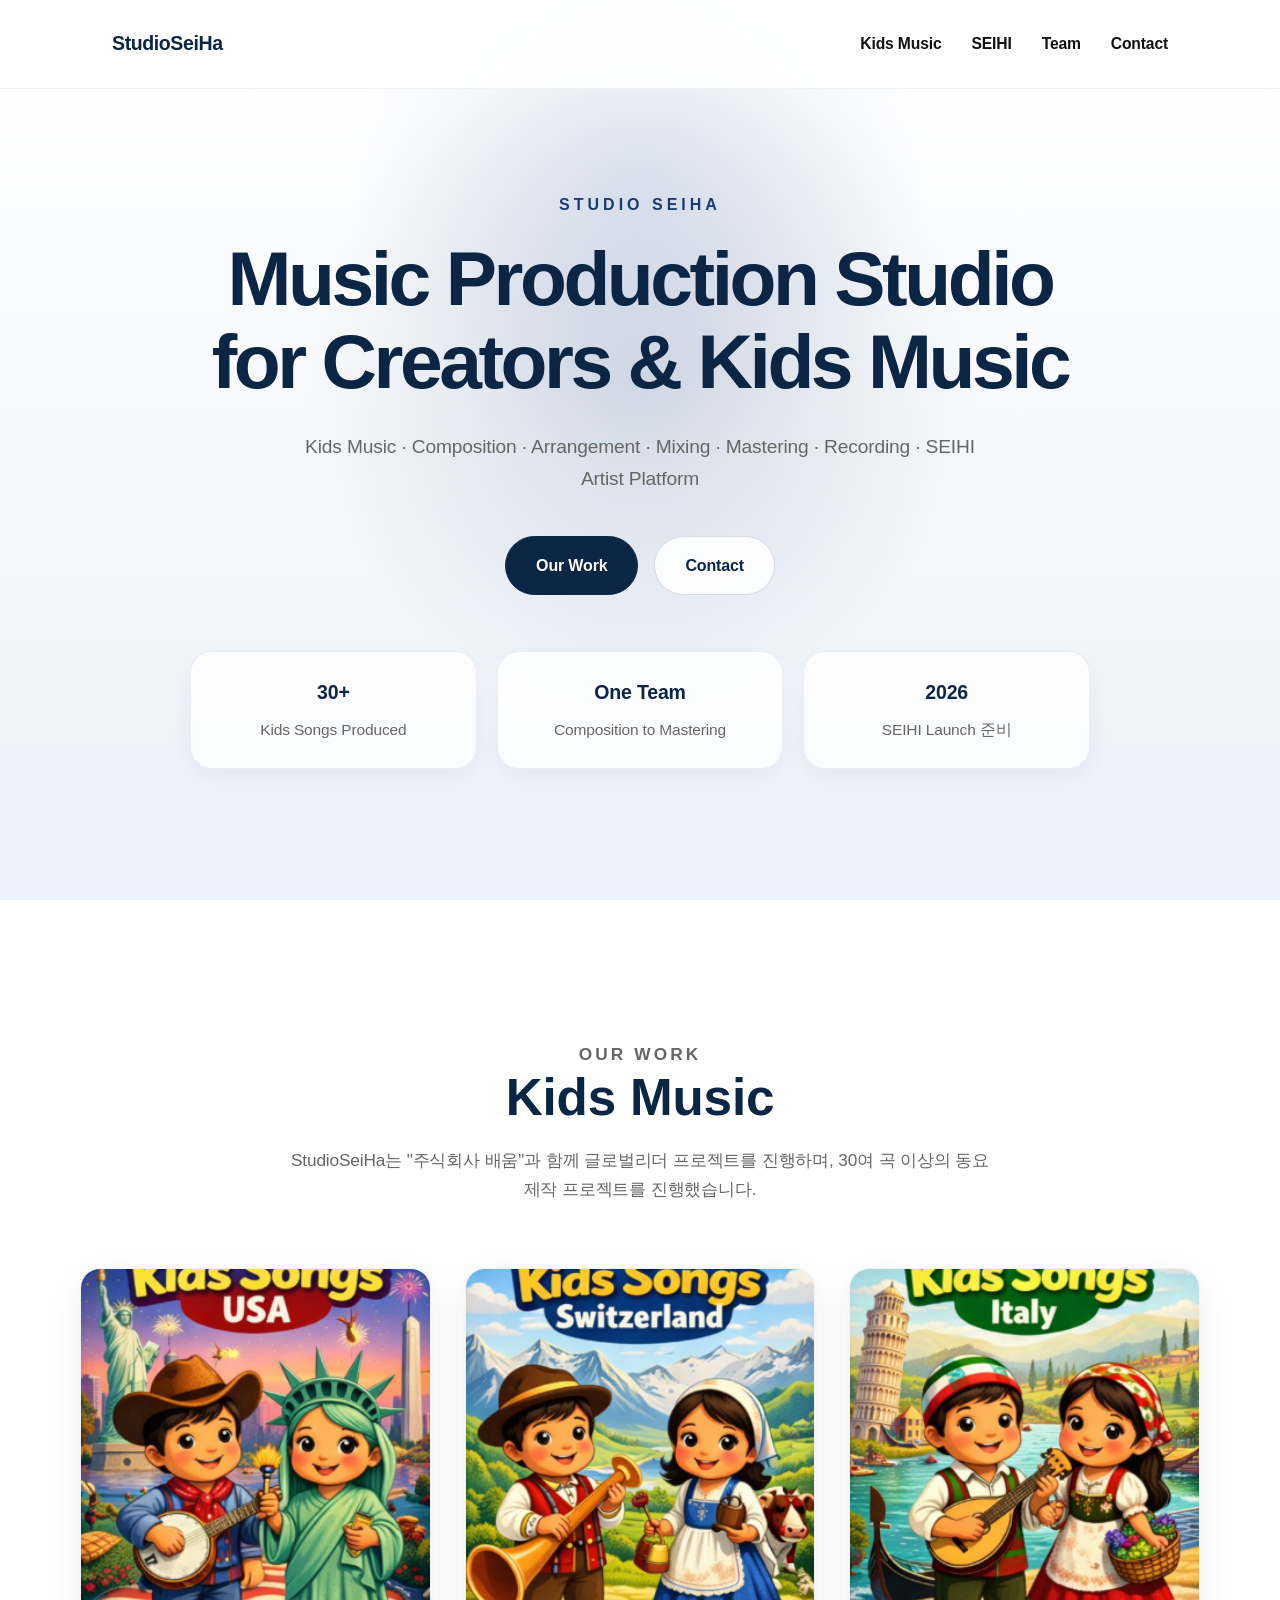
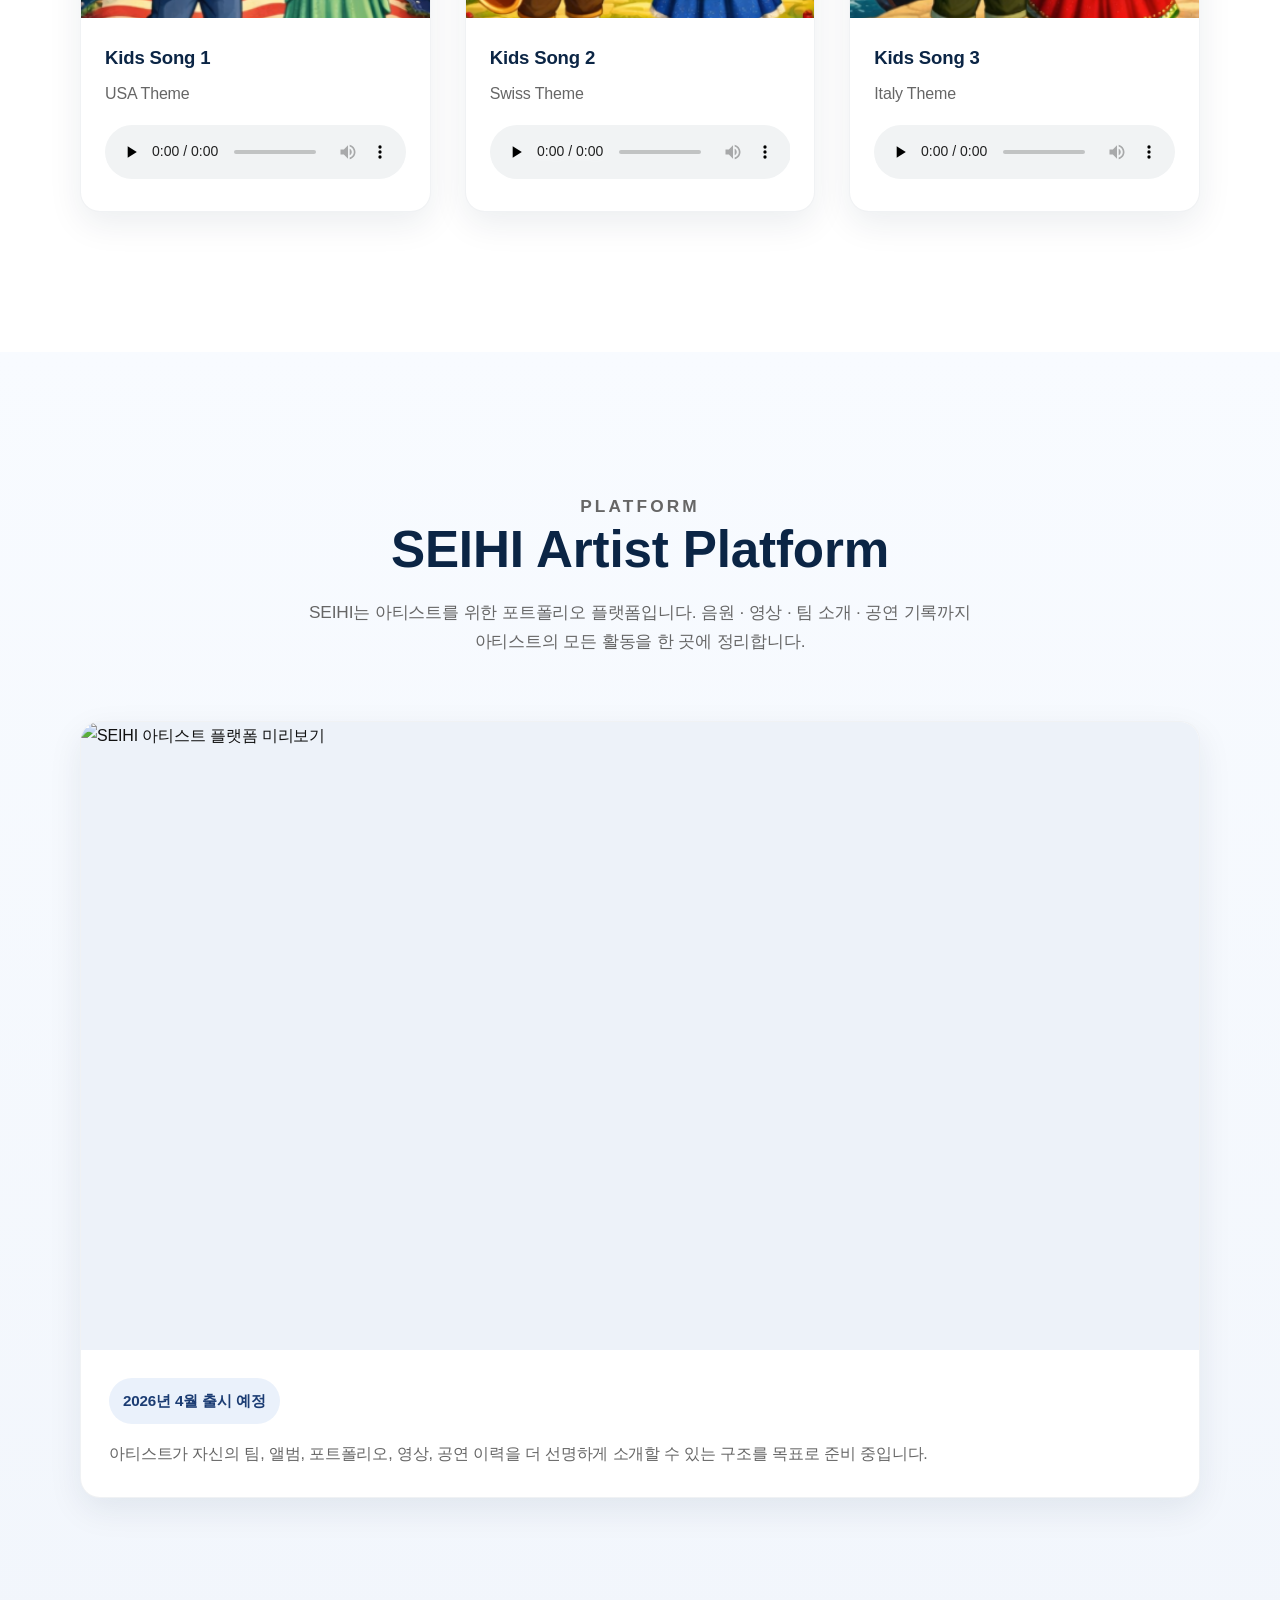
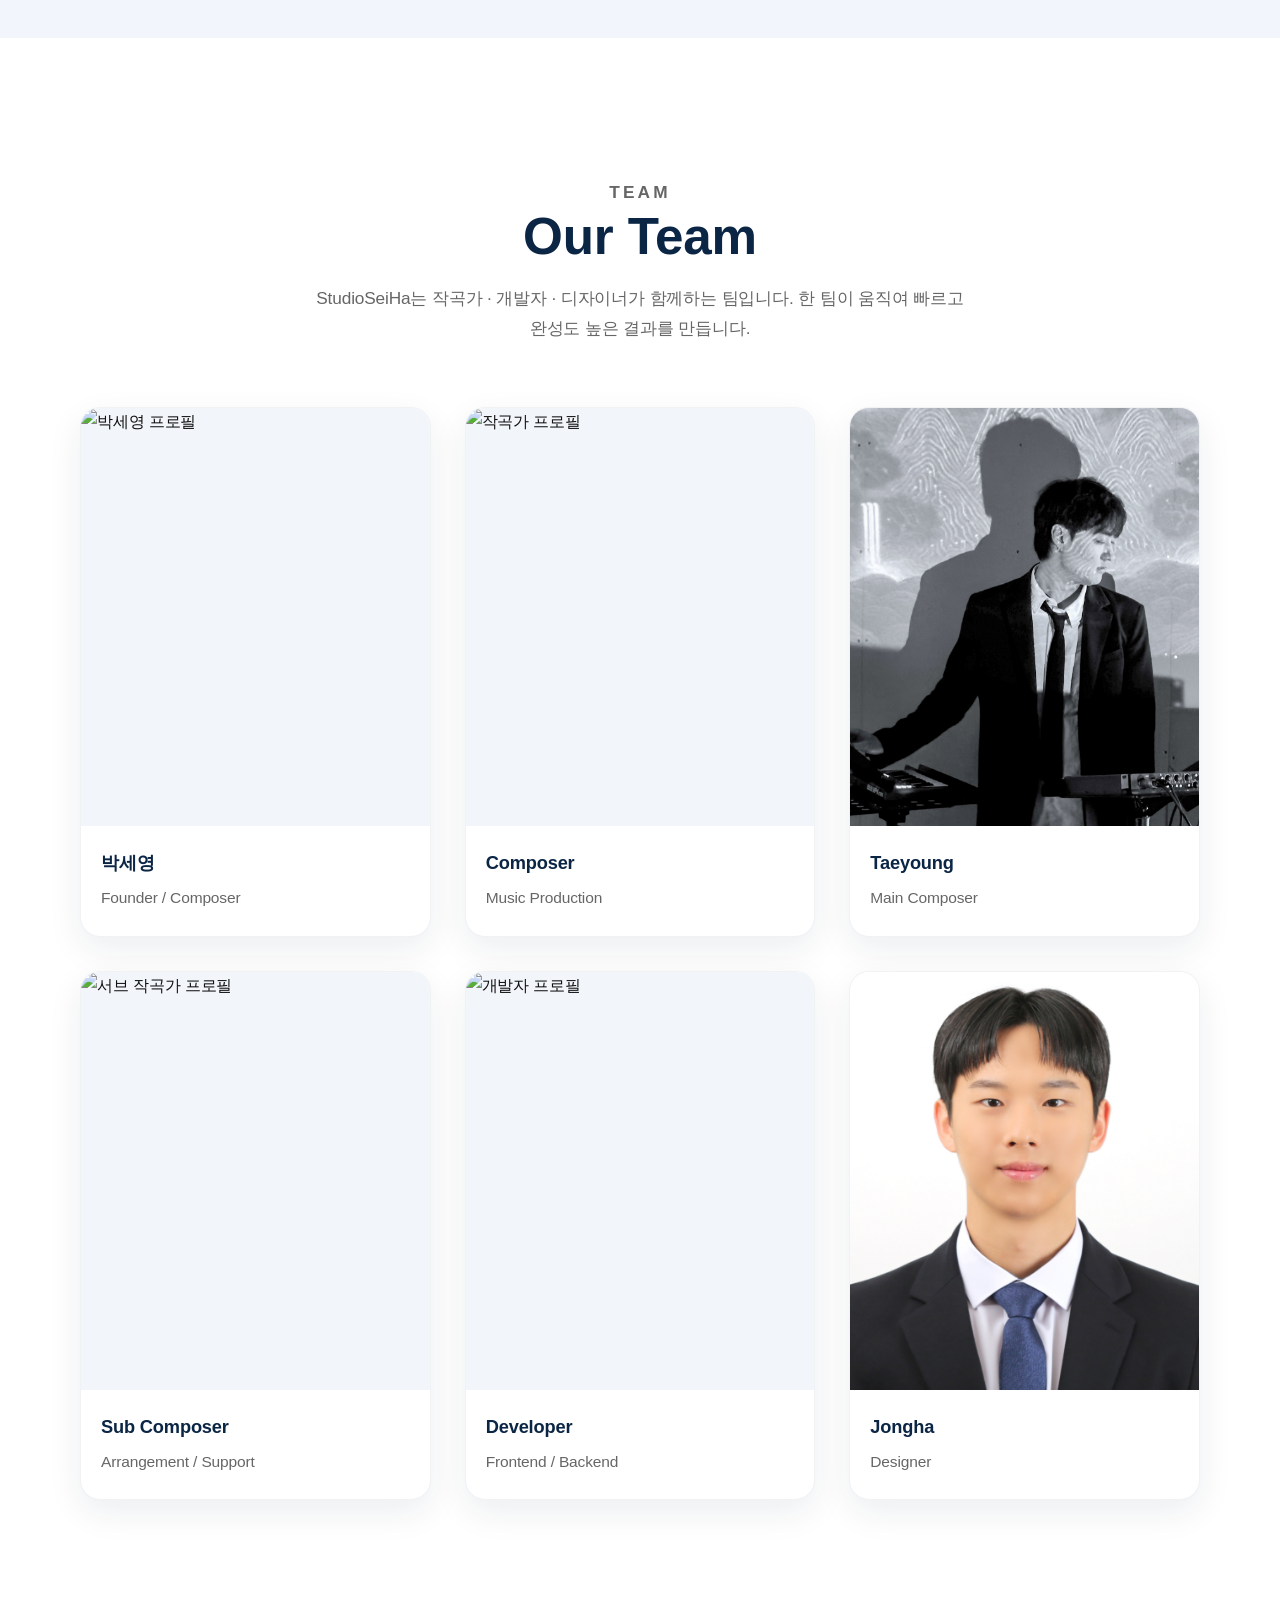
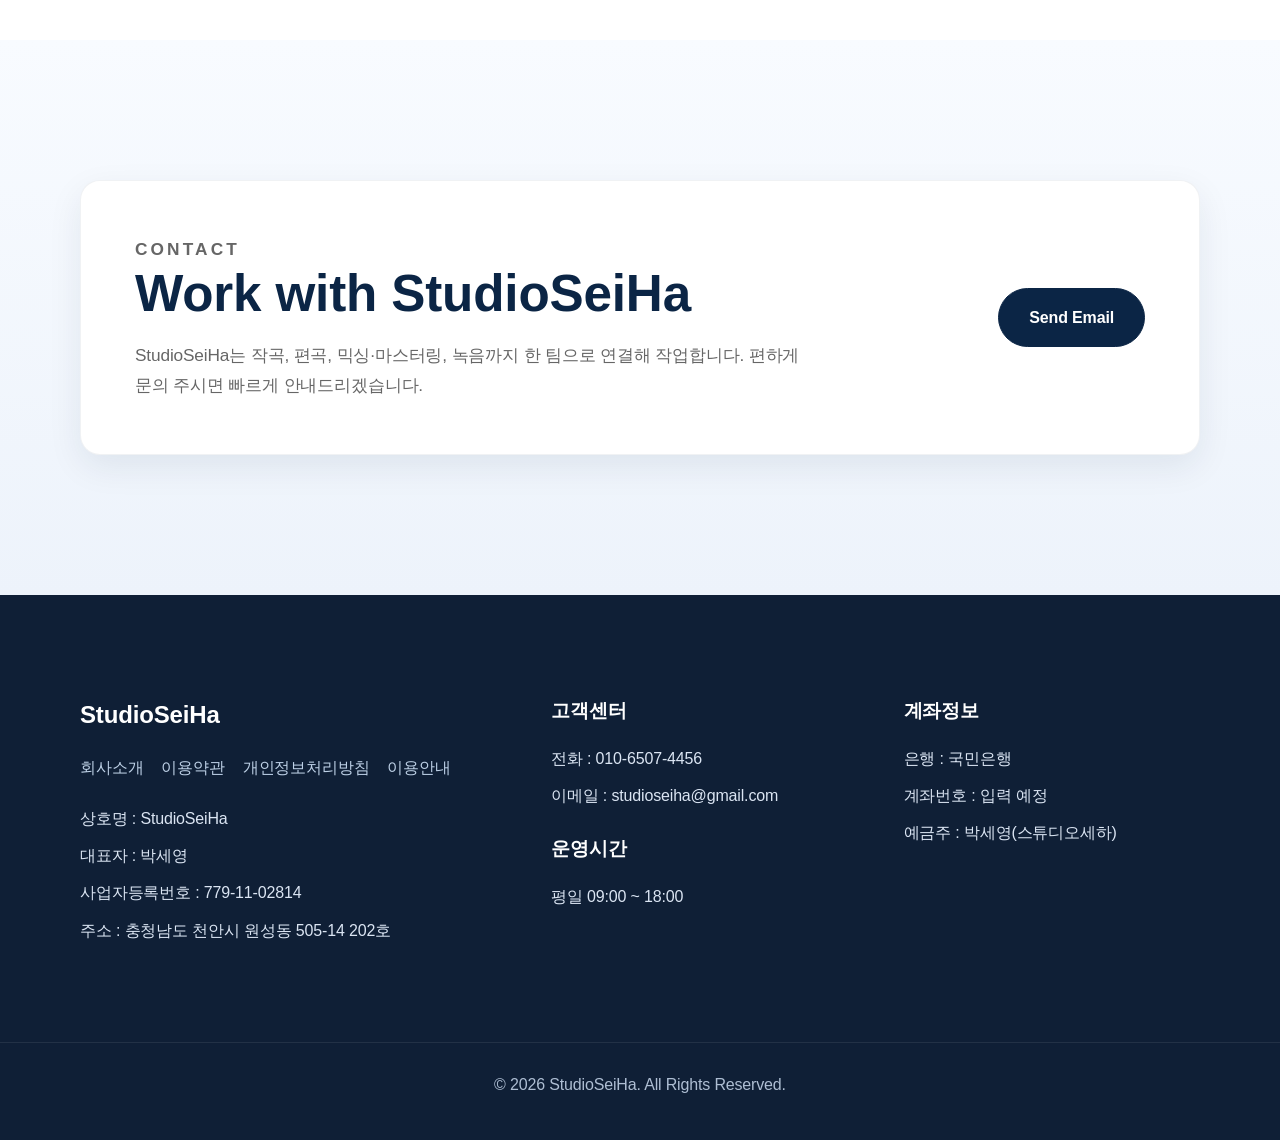
==== index.html @ fa59bfb6 "hi?" ====
<!DOCTYPE html>
<html lang="ko">
<head>
  <meta charset="UTF-8" />
  <meta name="viewport" content="width=device-width, initial-scale=1.0" />
  <title>StudioSeiHa</title>

  <link rel="preconnect" href="https://fonts.googleapis.com" />
  <link rel="preconnect" href="https://fonts.gstatic.com" crossorigin />
  <link
    href="https://fonts.googleapis.com/css2?family=Pretendard:wght@400;500;600;700;800&display=swap"
    rel="stylesheet"
  />

  <link rel="stylesheet" href="css/style.css" />
  <link rel="stylesheet" href="css/layout.css" />
  <link rel="stylesheet" href="css/components.css" />
</head>
<body>
  <nav class="navbar">
    <div class="nav-container">
      <a href="#top" class="brand">StudioSeiHa</a>

      <ul class="nav-menu">
        <li><a href="#kids">Kids Music</a></li>
        <li><a href="#seihi">SEIHI</a></li>
        <li><a href="#team">Team</a></li>
        <li><a href="#contact">Contact</a></li>
      </ul>
    </div>
  </nav>

  <main id="top">
    <section class="hero">
      <div class="hero-bg-glow"></div>

      <div class="section-inner hero-inner">
        <p class="hero-sub">STUDIO SEIHA</p>

        <h1 class="hero-title">
          Music Production Studio<br />
          for Creators & Kids Music
        </h1>

        <p class="hero-desc">
          Kids Music · Composition · Arrangement · Mixing · Mastering · Recording ·
          SEIHI Artist Platform
        </p>

        <div class="hero-buttons">
          <a href="#kids" class="btn-primary">Our Work</a>
          <a href="#contact" class="btn-secondary">Contact</a>
        </div>

        <div class="hero-company-strip">
          <div class="hero-company-item">
            <strong>30+</strong>
            <span>Kids Songs Produced</span>
          </div>
          <div class="hero-company-item">
            <strong>One Team</strong>
            <span>Composition to Mastering</span>
          </div>
          <div class="hero-company-item">
            <strong>2026</strong>
            <span>SEIHI Launch 준비</span>
          </div>
        </div>
      </div>
    </section>

    <section class="kids" id="kids">
      <div class="section-inner">
        <div class="section-heading">
          <p class="section-kicker">OUR WORK</p>
          <h2>Kids Music</h2>
          <p>
            StudioSeiHa는 "주식회사 배움"과 함께 글로벌리더 프로젝트를 진행하며,
            30여 곡 이상의 동요 제작 프로젝트를 진행했습니다.
          </p>
        </div>

        <div class="album-grid">
          <article class="album-card card">
            <div class="album-thumb">
              <img src="images/Kids/Kids_USA.jpg" alt="미국 테마 동요 앨범 커버" />
            </div>
            <div class="album-body">
              <h3>Kids Song 1</h3>
              <p>USA Theme</p>
              <audio controls preload="none">
                <source src="audio/Kids_USA.mp3" type="audio/mpeg" />
              </audio>
            </div>
          </article>

          <article class="album-card card">
            <div class="album-thumb">
              <img src="images/Kids/Kids_Swiss.jpg" alt="스위스 테마 동요 앨범 커버" />
            </div>
            <div class="album-body">
              <h3>Kids Song 2</h3>
              <p>Swiss Theme</p>
              <audio controls preload="none">
                <source src="audio/Kids_Swiss.mp3" type="audio/mpeg" />
              </audio>
            </div>
          </article>

          <article class="album-card card">
            <div class="album-thumb">
              <img src="images/Kids/Kids_Italy.jpg" alt="이탈리아 테마 동요 앨범 커버" />
            </div>
            <div class="album-body">
              <h3>Kids Song 3</h3>
              <p>Italy Theme</p>
              <audio controls preload="none">
                <source src="audio/Kids_Italy.mp3" type="audio/mpeg" />
              </audio>
            </div>
          </article>
        </div>
      </div>
    </section>

    <section class="seihi" id="seihi">
      <div class="section-inner">
        <div class="section-heading">
          <p class="section-kicker">PLATFORM</p>
          <h2>SEIHI Artist Platform</h2>
          <p>
            SEIHI는 아티스트를 위한 포트폴리오 플랫폼입니다.
            음원 · 영상 · 팀 소개 · 공연 기록까지 아티스트의 모든 활동을 한 곳에 정리합니다.
          </p>
        </div>

        <div class="seihi-showcase card">
          <img
            src="images/seihi-site.jpg"
            alt="SEIHI 아티스트 플랫폼 미리보기"
            class="seihi-preview"
          />

          <div class="seihi-meta">
            <div class="badge">2026년 4월 출시 예정</div>
            <p>
              아티스트가 자신의 팀, 앨범, 포트폴리오, 영상, 공연 이력을 더 선명하게 소개할 수 있는
              구조를 목표로 준비 중입니다.
            </p>
          </div>
        </div>
      </div>
    </section>

    <section class="team" id="team">
      <div class="section-inner">
        <div class="section-heading">
          <p class="section-kicker">TEAM</p>
          <h2>Our Team</h2>
          <p>
            StudioSeiHa는 작곡가 · 개발자 · 디자이너가 함께하는 팀입니다.
            한 팀이 움직여 빠르고 완성도 높은 결과를 만듭니다.
          </p>
        </div>

      <div class="team-grid">
  <article
    class="team-card card"
    data-name="박세영"
    data-role="CEO / Composer"
    data-desc="StudioSeiHa 대표 및 메인 작곡가로, 프로젝트의 전체 방향성과 음악 제작을 이끌고 있습니다."
    data-summary="동요, 브랜드 음악, 아티스트 프로젝트까지 전반적인 작곡 및 프로듀싱을 담당합니다."
    data-career="StudioSeiHa 대표|동요 제작 프로젝트 30곡 이상 진행|작곡 · 편곡 · 디렉팅 총괄|SEIHI 플랫폼 기획 및 운영"
    data-tags="Composition,Arrangement,Producing,Direction"
    data-img="images/team1.jpg"
  >
    <img src="images/team1.jpg" alt="박세영 프로필" />
    <div class="team-card-body">
      <h3>박세영</h3>
      <p>Founder / Composer</p>
    </div>
  </article>

  <article
    class="team-card card"
    data-name="Composer"
    data-role="Composer"
    data-desc="동요 및 다양한 음악 프로젝트에 참여하는 작곡 파트 멤버입니다."
    data-summary="멜로디 메이킹과 곡 전개 구성을 중심으로 프로젝트에 참여합니다."
    data-career="동요 프로젝트 다수 참여|멜로디 작곡 및 테마 구상 담당|키즈 콘텐츠 음악 제작 참여"
    data-tags="Melody,Kids Music,Theme Writing"
    data-img="images/team1.jpg"

     data-instagram="https://instagram.com/"
    data-soundcloud="https://soundcloud.com/"
    data-linktree="https://linktr.ee/"
    data-github="https://github.com/"
    data-youtube="https://youtube.com/"
  >
    <img src="images/team1.jpg" alt="작곡가 프로필" />
    <div class="team-card-body">
      <h3>Composer</h3>
      <p>Music Production</p>
    </div>
  </article>

  <article
    class="team-card card"
    data-name="Ham Taeyoung"
    data-role="Main Composer"
    data-desc="메인 작곡 파트로 참여하며 프로젝트의 핵심 멜로디와 음악 구성을 담당합니다."
    data-summary="음악의 중심 아이디어를 설계하고 프로젝트 전체의 완성도를 끌어올립니다."
    data-career="메인 작곡 파트 담당|프로젝트 핵심 멜로디 개발|다양한 장르 작곡 경험 보유"
    data-tags="Main Theme,Songwriting,Production"
    data-img="images/team/Taeyoung.jpg"

    data-instagram="https://buly.kr/CslJ65A"
    data-soundcloud="https://on.soundcloud.com/W67NYc6b3YjrEYohmE"
    data-linktree="https://linktr.ee/eeumsound"
  >
    <img src="images/team/Taeyoung.jpg" alt="Taeyoung 프로필" />
    <div class="team-card-body">
      <h3>Taeyoung</h3>
      <p>Main Composer</p>
    </div>
  </article>

  <article
    class="team-card card"
    data-name="Sub Composer"
    data-role="Sub Composer"
    data-desc="편곡 및 서브 작곡 업무를 함께 진행하며 프로젝트 완성도를 높입니다."
    data-summary="서브 멜로디, 편곡 보완, 악기 구성과 텍스처를 세밀하게 다듬습니다."
    data-career="서브 작곡 및 편곡 지원|프로젝트 사운드 보완|곡 구조 및 전개 정리"
    data-tags="Arrangement,Support Writing,Texture"
    data-img="images/team3.jpg"
  >
    <img src="images/team3.jpg" alt="서브 작곡가 프로필" />
    <div class="team-card-body">
      <h3>Sub Composer</h3>
      <p>Arrangement / Support</p>
    </div>
  </article>

  <article
    class="team-card card"
    data-name="Developer"
    data-role="Frontend / Backend Developer"
    data-desc="StudioSeiHa 및 SEIHI 플랫폼의 웹 구조 설계와 개발을 담당합니다."
    data-summary="브랜드 사이트와 플랫폼 서비스의 구조 설계, 개발, 유지보수를 담당합니다."
    data-career="StudioSeiHa 웹사이트 개발|SEIHI 플랫폼 프론트/백엔드 설계|UI 구현 및 기능 개발"
    data-tags="Frontend,Backend,UI Development"
    data-img="images/team4.jpg"
  >
    <img src="images/team4.jpg" alt="개발자 프로필" />
    <div class="team-card-body">
      <h3>Developer</h3>
      <p>Frontend / Backend</p>
    </div>
  </article>

  <article
    class="team-card card"
    data-name="Jongha"
    data-role="Designer"
    data-desc="브랜드 비주얼과 플랫폼 UI/UX 방향을 담당하는 디자이너입니다."
    data-summary="StudioSeiHa와 SEIHI의 브랜드 이미지와 사용자 경험 전반을 설계합니다."
    data-career="브랜드 비주얼 방향 설계|UI/UX 디자인 담당|플랫폼 상세 화면 디자인"
    data-tags="Branding,UI,UX,Visual Design"
    data-img="images/team/Jongha.jpeg"
  >
    <img src="images/team/Jongha.jpeg" alt="Jongha 프로필" />
    <div class="team-card-body">
      <h3>Jongha</h3>
      <p>Designer</p>
    </div>
  </article>
</div>
      </div>
    </section>

    <section class="contact" id="contact">
      <div class="section-inner">
        <div class="contact-box card">
          <div class="section-heading left">
            <p class="section-kicker">CONTACT</p>
            <h2>Work with StudioSeiHa</h2>
            <p>
              StudioSeiHa는 작곡, 편곡, 믹싱·마스터링, 녹음까지 한 팀으로 연결해 작업합니다.
              편하게 문의 주시면 빠르게 안내드리겠습니다.
            </p>
          </div>

          <a href="mailto:studioseiha@gmail.com" class="btn-primary">
            Send Email
          </a>
        </div>
      </div>
    </section>

    <section class="company-info">
      <div class="section-inner company-inner">
        <div class="company-col">
          <h2>StudioSeiHa</h2>

          <ul class="company-links">
            <li>회사소개</li>
            <li>이용약관</li>
            <li>개인정보처리방침</li>
            <li>이용안내</li>
          </ul>

          <div class="company-basic">
            <p>상호명 : StudioSeiHa</p>
            <p>대표자 : 박세영</p>
            <p>사업자등록번호 : 779-11-02814</p>
            <p>주소 : 충청남도 천안시 원성동 505-14 202호</p>
          </div>
        </div>

        <div class="company-col">
          <h3>고객센터</h3>
          <p>전화 : 010-6507-4456</p>
          <p>이메일 : studioseiha@gmail.com</p>

          <h3 class="mt-24">운영시간</h3>
          <p>평일 09:00 ~ 18:00</p>
        </div>

        <div class="company-col">
          <h3>계좌정보</h3>
          <p>은행 : 국민은행</p>
          <p>계좌번호 : 입력 예정</p>
          <p>예금주 : 박세영(스튜디오세하)</p>
        </div>
      </div>
    </section>
  </main>

  <footer>
    <p>© 2026 StudioSeiHa. All Rights Reserved.</p>
  </footer>

<div class="team-modal" id="teamModal" aria-hidden="true">
  <div class="modal-overlay" data-close-modal></div>

  <div
    class="modal-content"
    role="dialog"
    aria-modal="true"
    aria-labelledby="modalName"
  >
    <button class="modal-close" type="button" aria-label="닫기" data-close-modal>
      <span></span>
      <span></span>
    </button>

    <div class="modal-image-panel">
      <div class="modal-image-wrap">
        <img id="modalImg" src="" alt="팀 멤버 상세 이미지" />
      </div>
    </div>

    <div class="modal-info-panel">
      <div class="modal-info-inner">
        <p class="modal-kicker">TEAM PROFILE</p>
        <h2 id="modalName"></h2>
        <p id="modalRole" class="modal-role"></p>

        <p id="modalDesc" class="modal-desc"></p>
        <p id="modalSummary" class="modal-summary"></p>

        <div class="modal-section">
      <div class="modal-section">
  <h3>Links</h3>

  <div class="modal-social">
    <a id="modalInstagram" target="_blank" rel="noopener noreferrer" aria-label="Instagram">
      <svg xmlns="http://www.w3.org/2000/svg" width="22" height="22" fill="currentColor" viewBox="0 0 16 16">
        <path d="M8 0C5.829 0 5.556.01 4.703.048 3.85.088 3.269.222 2.76.42a3.9 3.9 0 0 0-1.417.923A3.9 3.9 0 0 0 .42 2.76C.222 3.268.087 3.85.048 4.7.01 5.555 0 5.827 0 8.001c0 2.172.01 2.444.048 3.297.04.852.174 1.433.372 1.942.205.526.478.972.923 1.417.444.445.89.719 1.416.923.51.198 1.09.333 1.942.372C5.555 15.99 5.827 16 8 16s2.444-.01 3.298-.048c.851-.04 1.434-.174 1.943-.372a3.9 3.9 0 0 0 1.416-.923c.445-.445.718-.891.923-1.417.197-.509.332-1.09.372-1.942C15.99 10.445 16 10.173 16 8s-.01-2.445-.048-3.299c-.04-.851-.175-1.433-.372-1.941a3.9 3.9 0 0 0-.923-1.417A3.9 3.9 0 0 0 13.24.42c-.51-.198-1.092-.333-1.943-.372C10.443.01 10.172 0 7.998 0zm-.717 1.442h.718c2.136 0 2.389.007 3.232.046.78.035 1.204.166 1.486.275.373.145.64.319.92.599s.453.546.598.92c.11.281.24.705.275 1.485.039.843.047 1.096.047 3.231s-.008 2.389-.047 3.232c-.035.78-.166 1.203-.275 1.485a2.5 2.5 0 0 1-.599.919c-.28.28-.546.453-.92.598-.28.11-.704.24-1.485.276-.843.038-1.096.047-3.232.047s-2.39-.009-3.233-.047c-.78-.036-1.203-.166-1.485-.276a2.5 2.5 0 0 1-.92-.598 2.5 2.5 0 0 1-.6-.92c-.109-.281-.24-.705-.275-1.485-.038-.843-.046-1.096-.046-3.233s.008-2.388.046-3.231c.036-.78.166-1.204.276-1.486.145-.373.319-.64.599-.92s.546-.453.92-.598c.282-.11.705-.24 1.485-.276.738-.034 1.024-.044 2.515-.045zm4.988 1.328a.96.96 0 1 0 0 1.92.96.96 0 0 0 0-1.92m-4.27 1.122a4.109 4.109 0 1 0 0 8.217 4.109 4.109 0 0 0 0-8.217m0 1.441a2.667 2.667 0 1 1 0 5.334 2.667 2.667 0 0 1 0-5.334"/>
      </svg>
    </a>

    <a id="modalSoundcloud" target="_blank" rel="noopener noreferrer" aria-label="SoundCloud">
      <svg xmlns="http://www.w3.org/2000/svg" width="22" height="22" fill="currentColor" viewBox="0 0 16 16">
        <path d="M6 13c0 1.105-1.12 2-2.5 2S1 14.105 1 13s1.12-2 2.5-2 2.5.896 2.5 2m9-2c0 1.105-1.12 2-2.5 2s-2.5-.895-2.5-2 1.12-2 2.5-2 2.5.895 2.5 2"/>
        <path fill-rule="evenodd" d="M14 11V2h1v9zM6 3v10H5V3z"/>
        <path d="M5 2.905a1 1 0 0 1 .9-.995l8-.8a1 1 0 0 1 1.1.995V3L5 4z"/>
      </svg>
    </a>

    <a id="modalLinktree" target="_blank" rel="noopener noreferrer" aria-label="Linktree">
      <svg xmlns="http://www.w3.org/2000/svg" width="22" height="22" fill="currentColor" viewBox="0 0 16 16">
        <path d="M4.715 6.542a.5.5 0 0 1 0-.707l3.5-3.5a.5.5 0 0 1 .707.707L6.207 5.757H14.5a.5.5 0 0 1 0 1H6.207l2.715 2.715a.5.5 0 0 1-.707.707l-3.5-3.5a.5.5 0 0 1 0-.707"/>
      </svg>
    </a>

    <a id="modalGithub" target="_blank" rel="noopener noreferrer" aria-label="GitHub">
      <svg xmlns="http://www.w3.org/2000/svg" width="22" height="22" fill="currentColor" viewBox="0 0 16 16">
        <path d="M8 0C3.58 0 0 3.58 0 8c0 3.54 2.29 6.53 5.47 7.59.4.07.55-.17.55-.38 0-.19-.01-.82-.01-1.49-2.01.37-2.53-.49-2.69-.94-.09-.23-.48-.94-.82-1.13-.28-.15-.68-.52-.01-.53.63-.01 1.08.58 1.23.82.72 1.21 1.87.87 2.33.66.07-.52.28-.87.51-1.07-1.78-.2-3.64-.89-3.64-3.95 0-.87.31-1.59.82-2.15-.08-.2-.36-1.02.08-2.12 0 0 .67-.21 2.2.82.64-.18 1.32-.27 2-.27s1.36.09 2 .27c1.53-1.04 2.2-.82 2.2-.82.44 1.1.16 1.92.08 2.12.51.56.82 1.27.82 2.15 0 3.07-1.87 3.75-3.65 3.95.29.25.54.73.54 1.48 0 1.07-.01 1.93-.01 2.2 0 .21.15.46.55.38A8.01 8.01 0 0 0 16 8c0-4.42-3.58-8-8-8"/>
      </svg>
    </a>

    <a id="modalYoutube" target="_blank" rel="noopener noreferrer" aria-label="YouTube">
      <svg xmlns="http://www.w3.org/2000/svg" width="22" height="22" fill="currentColor" viewBox="0 0 16 16">
        <path d="M8.051 1.999h-.102C3.616 1.999 2.296 2.217 1.59 2.923.885 3.628.667 4.947.667 8.001c0 3.053.218 4.373.923 5.078.706.706 2.026.923 6.36.923h.102c4.333 0 5.653-.217 6.358-.923.706-.705.924-2.025.924-5.078 0-3.054-.218-4.373-.924-5.078-.705-.706-2.025-.924-6.358-.924M6.4 5.209 10.5 8 6.4 10.791z"/>
      </svg>
    </a>
  </div>
</div>

<div class="modal-section">
  <h3>Experience</h3>
  <ul id="modalCareer" class="modal-career-list"></ul>
</div>

        <div class="modal-section">
          <h3>Focus</h3>
          <div id="modalTags" class="modal-tags"></div>
        </div>
      </div>
    </div>
  </div>
</div>

  <script src="js/main.js"></script>
</body>
</html>
---- css/style.css ----
:root{
  --main-navy:#0B2545;
  --navy-soft:#1e3a63;
  --accent:#1B3C73;

  --bg:#ffffff;
  --soft-bg:#f5f7fb;
  --soft-bg-2:#eef3fb;

  --text:#111111;
  --subtext:#666666;
  --line:#e7ebf2;

  --radius:20px;
  --radius-lg:30px;

  --card-shadow:0 12px 34px rgba(11,37,69,0.08);
  --card-shadow-hover:0 22px 50px rgba(11,37,69,0.13);

  --container:1120px;
  --header-h:88px;
}

*{
  margin:0;
  padding:0;
  box-sizing:border-box;
}

html{
  scroll-behavior:smooth;
}

body{
  font-family:"Pretendard", "Apple SD Gothic Neo", "Noto Sans KR", sans-serif;
  color:var(--text);
  background:var(--bg);
  line-height:1.7;
  word-break:keep-all;
  letter-spacing:-0.01em;
}

img{
  display:block;
  max-width:100%;
}

a{
  color:inherit;
}

button,
input,
textarea,
select{
  font:inherit;
}

section{
  padding:140px 32px;
}

.section-inner{
  width:min(100%, var(--container));
  margin:0 auto;
}

.section-heading{
  max-width:760px;
  margin:0 auto 64px;
  text-align:center;
}

.section-heading.left{
  margin:0;
  text-align:left;
}

.section-kicker{
  display:inline-block;
  margin-bottom:16px;
  color:var(--accent);
  font-size:0.92rem;
  font-weight:700;
  letter-spacing:0.18em;
}

.section-heading h2{
  font-size:clamp(2.1rem, 4vw, 3.25rem);
  line-height:1.14;
  color:var(--main-navy);
  margin-bottom:18px;
}

.section-heading p{
  max-width:700px;
  margin:0 auto;
  color:var(--subtext);
  font-size:clamp(1rem, 1.5vw, 1.08rem);
}

.section-heading.left p{
  margin:0;
}

.card{
  background:#fff;
  border:1px solid rgba(11,37,69,0.06);
  border-radius:var(--radius);
  box-shadow:var(--card-shadow);
  transition:transform 0.28s ease, box-shadow 0.28s ease, border-color 0.28s ease;
}

.card:hover{
  transform:translateY(-6px);
  box-shadow:var(--card-shadow-hover);
  border-color:rgba(27,60,115,0.12);
}

.kids{
  background:#fff;
}

.seihi{
  background:linear-gradient(180deg, #f8fbff 0%, #f2f6fc 100%);
}

.team{
  background:#fff;
}

.contact{
  background:linear-gradient(180deg, #f8fbff 0%, #edf3fb 100%);
}

.company-info{
  padding:100px 32px 88px;
  background:#0f1f36;
  color:#dbe5f3;
}

footer{
  padding:28px 20px 42px;
  text-align:center;
  background:#0f1f36;
  color:#aebed3;
  border-top:1px solid rgba(255,255,255,0.08);
}

.mt-24{
  margin-top:24px;
}

body.modal-open{
  overflow:hidden;
}

@media (max-width:1024px){
  :root{
    --container:1080px;
  }

  section{
    padding:112px 24px;
  }

  .section-heading{
    margin-bottom:52px;
  }

  .company-info{
    padding:84px 24px 76px;
  }
}

@media (max-width:768px){
  :root{
    --radius:18px;
    --radius-lg:24px;
    --header-h:76px;
  }

  section{
    padding:92px 20px;
  }

  .section-heading{
    margin-bottom:40px;
  }

  .section-heading h2{
    margin-bottom:14px;
  }

  .company-info{
    padding:72px 20px 64px;
  }
}

@media (max-width:480px){
  section{
    padding:76px 16px;
  }

  .section-heading{
    margin-bottom:34px;
  }

  .company-info{
    padding:60px 16px 54px;
  }
}
---- css/layout.css ----
/* ======================
NAVBAR
====================== */

.navbar{
  position:fixed;
  top:0;
  left:0;
  width:100%;
  z-index:1000;
  background:rgba(255,255,255,0.88);
  backdrop-filter:blur(14px);
  border-bottom:1px solid rgba(11,37,69,0.06);
  transition:box-shadow 0.25s ease, background 0.25s ease;
}

.navbar.scrolled{
  box-shadow:0 10px 24px rgba(11,37,69,0.08);
  background:rgba(255,255,255,0.95);
}

.nav-container{
  width:min(100%, var(--container));
  min-height:var(--header-h);
  margin:0 auto;
  padding:0 32px;
  display:flex;
  justify-content:space-between;
  align-items:center;
  gap:28px;
}

.brand{
  text-decoration:none;
  font-size:1.22rem;
  font-weight:800;
  color:var(--main-navy);
  letter-spacing:-0.02em;
}

.nav-menu{
  display:flex;
  align-items:center;
  gap:30px;
  list-style:none;
}

.nav-menu a{
  text-decoration:none;
  color:var(--text);
  font-weight:600;
  font-size:0.98rem;
}

/* ======================
HERO
====================== */

.hero{
  position:relative;
  min-height:100svh;
  display:flex;
  align-items:center;
  justify-content:center;
  overflow:hidden;
  padding:180px 32px 120px;
  background:
    radial-gradient(circle at 50% 20%, rgba(47,95,174,0.11), transparent 30%),
    linear-gradient(180deg, #ffffff 0%, #f7f9fc 45%, #ebf1fa 100%);
}

.hero-inner{
  position:relative;
  z-index:2;
  text-align:center;
  max-width:980px;
}

.hero-bg-glow{
  position:absolute;
  width:min(70vw, 700px);
  height:min(70vw, 700px);
  border-radius:50%;
  background:radial-gradient(circle, rgba(27,60,115,0.16) 0%, rgba(27,60,115,0) 68%);
  left:50%;
  top:42%;
  transform:translate(-50%, -50%);
  pointer-events:none;
}

.hero-sub{
  color:var(--accent);
  font-weight:700;
  letter-spacing:0.25em;
  margin-bottom:18px;
}

.hero-title{
  font-size:clamp(2.7rem, 6vw, 5rem);
  font-weight:800;
  line-height:1.08;
  color:var(--main-navy);
  margin-bottom:28px;
  letter-spacing:-0.045em;
}

.hero-desc{
  max-width:700px;
  margin:0 auto 40px;
  font-size:clamp(1rem, 2vw, 1.2rem);
  color:var(--subtext);
}

.hero-buttons{
  display:flex;
  justify-content:center;
  align-items:center;
  gap:16px;
  flex-wrap:wrap;
  margin-bottom:56px;
}

.hero-company-strip{
  display:grid;
  grid-template-columns:repeat(3, minmax(0, 1fr));
  gap:20px;
  width:min(100%, 900px);
  margin:0 auto;
}

.hero-company-item{
  background:rgba(255,255,255,0.82);
  border:1px solid rgba(27,60,115,0.08);
  border-radius:22px;
  padding:24px 20px;
  box-shadow:0 10px 24px rgba(11,37,69,0.05);
}

.hero-company-item strong{
  display:block;
  font-size:1.22rem;
  color:var(--main-navy);
  margin-bottom:8px;
}

.hero-company-item span{
  display:block;
  color:var(--subtext);
  font-size:0.97rem;
}

/* ======================
SECTION LAYOUT
====================== */

.contact-box{
  display:flex;
  justify-content:space-between;
  align-items:center;
  gap:36px;
  padding:54px;
}

.company-inner{
  display:grid;
  grid-template-columns:1.4fr 1fr 1fr;
  gap:56px;
}

.company-col h2,
.company-col h3{
  color:#ffffff;
  margin-bottom:18px;
}

.company-col p{
  color:#dbe5f3;
  margin-bottom:10px;
}

.company-links{
  list-style:none;
  display:flex;
  flex-wrap:wrap;
  gap:12px 18px;
  margin:18px 0 24px;
  color:#bdd0e6;
}

.company-basic{
  margin-top:12px;
}

@media (max-width:1024px){
  .nav-container{
    padding:0 24px;
  }

  .hero{
    padding:156px 24px 98px;
  }

  .hero-company-strip{
    gap:18px;
  }

  .contact-box{
    padding:42px;
  }

  .company-inner{
    grid-template-columns:1fr 1fr;
    gap:38px;
  }

  .company-col:first-child{
    grid-column:1 / -1;
  }
}

@media (max-width:768px){
  .nav-container{
    min-height:72px;
    padding:12px 20px;
    flex-direction:column;
    justify-content:center;
    gap:10px;
  }

  .nav-menu{
    gap:16px;
    flex-wrap:wrap;
    justify-content:center;
  }

  .hero{
    min-height:auto;
    padding:148px 20px 82px;
  }

  .hero-buttons{
    margin-bottom:38px;
  }

  .hero-company-strip{
    grid-template-columns:1fr;
  }

  .contact-box{
    flex-direction:column;
    align-items:flex-start;
    padding:30px;
  }

  .company-inner{
    grid-template-columns:1fr;
    gap:30px;
  }
}

@media (max-width:480px){
  .hero{
    padding:136px 16px 70px;
  }

  .hero-title{
    letter-spacing:-0.03em;
  }

  .hero-company-item{
    padding:20px 16px;
  }

  .contact-box{
    padding:24px;
  }
}
---- css/components.css ----
/* ======================
BUTTON
====================== */

.btn-primary,
.btn-secondary{
  display:inline-flex;
  align-items:center;
  justify-content:center;
  min-height:54px;
  padding:15px 30px;
  border-radius:999px;
  text-decoration:none;
  font-weight:700;
  transition:all 0.25s ease;
}

.btn-primary{
  background:var(--main-navy);
  color:#ffffff;
  border:1px solid var(--main-navy);
}

.btn-primary:hover{
  background:var(--navy-soft);
  border-color:var(--navy-soft);
  transform:translateY(-2px);
}

.btn-secondary{
  background:rgba(255,255,255,0.86);
  color:var(--main-navy);
  border:1px solid rgba(11,37,69,0.15);
}

.btn-secondary:hover{
  background:var(--main-navy);
  color:#ffffff;
  border-color:var(--main-navy);
  transform:translateY(-2px);
}

.badge{
  display:inline-flex;
  align-items:center;
  padding:10px 14px;
  border-radius:999px;
  background:#eaf1fb;
  color:var(--accent);
  font-weight:700;
  font-size:0.95rem;
}

/* ======================
ALBUM GRID
====================== */

.album-grid{
  display:grid;
  grid-template-columns:repeat(3, minmax(0, 1fr));
  gap:34px;
}

.album-card{
  overflow:hidden;
}

.album-thumb{
  aspect-ratio:1 / 1;
  overflow:hidden;
  background:#f2f5fa;
}

.album-thumb img{
  width:100%;
  height:100%;
  object-fit:cover;
}

.album-body{
  padding:24px;
}

.album-body h3{
  font-size:1.16rem;
  color:var(--main-navy);
  margin-bottom:6px;
}

.album-body p{
  color:var(--subtext);
  margin-bottom:18px;
}

.album-card audio{
  width:100%;
}

/* ======================
SEIHI
====================== */

.seihi-showcase{
  overflow:hidden;
}

.seihi-preview{
  width:100%;
  aspect-ratio:16 / 9;
  object-fit:cover;
  background:#edf2f9;
}

.seihi-meta{
  padding:28px 28px 30px;
}

.seihi-meta p{
  color:var(--subtext);
  margin-top:16px;
}

/* ======================
TEAM GRID
====================== */

.team-grid{
  display:grid;
  grid-template-columns:repeat(3, minmax(0, 1fr));
  gap:34px;
}

.team-card{
  overflow:hidden;
  cursor:pointer;
}

.team-card img{
  width:100%;
  aspect-ratio:4 / 4.8;
  object-fit:cover;
  background:#f2f5fa;
}

.team-card-body{
  padding:22px 20px 24px;
}

.team-card-body h3{
  font-size:1.14rem;
  color:var(--main-navy);
  margin-bottom:6px;
}

.team-card-body p{
  color:var(--subtext);
  font-size:0.97rem;
}

/* ======================
TEAM MODAL
====================== */

.team-modal{
  position:fixed;
  inset:0;
  z-index:2000;
  display:flex;
  align-items:stretch;
  justify-content:center;
  pointer-events:none;
}

.team-modal.active{
  pointer-events:auto;
}

.modal-overlay{
  position:absolute;
  inset:0;
  background:rgba(7, 16, 30, 0.72);
  backdrop-filter:blur(10px);
  opacity:0;
  transition:opacity 0.45s ease;
}

.team-modal.active .modal-overlay{
  opacity:1;
}

.modal-content{
  position:relative;
  z-index:1;
  width:100%;
  height:100vh;
  display:grid;
  grid-template-columns:minmax(320px, 0.95fr) minmax(420px, 1.05fr);
  background:
    linear-gradient(135deg, rgba(255,255,255,0.98) 0%, rgba(244,248,255,0.98) 100%);
  transform:translateY(34px) scale(0.985);
  opacity:0;
  transition:
    transform 0.55s cubic-bezier(0.22, 1, 0.36, 1),
    opacity 0.45s ease;
  overflow:hidden;
}

.team-modal.active .modal-content{
  transform:translateY(0) scale(1);
  opacity:1;
}

.modal-close{
  position:absolute;
  top:28px;
  right:28px;
  width:52px;
  height:52px;
  border:none;
  border-radius:999px;
  background:rgba(11,37,69,0.08);
  backdrop-filter:blur(10px);
  cursor:pointer;
  z-index:20;
  transition:transform 0.25s ease, background 0.25s ease;
}

.modal-close:hover{
  transform:rotate(90deg);
  background:rgba(11,37,69,0.14);
}

.modal-close span{
  position:absolute;
  left:50%;
  top:50%;
  width:20px;
  height:2px;
  background:var(--main-navy);
  border-radius:999px;
}

.modal-close span:first-child{
  transform:translate(-50%, -50%) rotate(45deg);
}

.modal-close span:last-child{
  transform:translate(-50%, -50%) rotate(-45deg);
}

.modal-image-panel{
  position:relative;
  min-height:100vh;
  background:
    radial-gradient(circle at 35% 30%, rgba(27,60,115,0.25), transparent 32%),
    linear-gradient(180deg, #10233f 0%, #0b2545 100%);
  padding:42px;
  display:flex;
  align-items:center;
  justify-content:center;
}

.modal-image-wrap{
  width:min(100%, 620px);
  height:min(84vh, 860px);
  border-radius:32px;
  overflow:hidden;
  box-shadow:0 24px 60px rgba(0,0,0,0.28);
  border:1px solid rgba(255,255,255,0.14);
  transform:translateY(30px);
  opacity:0;
  transition:
    transform 0.65s cubic-bezier(0.22, 1, 0.36, 1) 0.08s,
    opacity 0.55s ease 0.08s;
}

.team-modal.active .modal-image-wrap{
  transform:translateY(0);
  opacity:1;
}

.modal-image-wrap img{
  width:100%;
  height:100%;
  object-fit:cover;
}

.modal-info-panel{
  min-height:100vh;
  overflow-y:auto;
  -webkit-overflow-scrolling:touch;
  padding:0;
}

.modal-info-inner{
  max-width:760px;
  padding:88px 72px 72px;
  transform:translateY(34px);
  opacity:0;
  transition:
    transform 0.65s cubic-bezier(0.22, 1, 0.36, 1) 0.14s,
    opacity 0.55s ease 0.14s;
}

.team-modal.active .modal-info-inner{
  transform:translateY(0);
  opacity:1;
}

.modal-kicker{
  display:inline-flex;
  align-items:center;
  margin-bottom:18px;
  color:var(--accent);
  font-weight:800;
  letter-spacing:0.18em;
  font-size:0.9rem;
}

.modal-info-panel h2{
  font-size:clamp(2.4rem, 4vw, 4.2rem);
  line-height:1.04;
  color:var(--main-navy);
  margin-bottom:14px;
  letter-spacing:-0.04em;
}

.modal-role{
  font-size:1.08rem;
  font-weight:700;
  color:var(--accent);
  margin-bottom:24px;
}

.modal-desc{
  font-size:1.08rem;
  color:var(--text);
  margin-bottom:14px;
}

.modal-summary{
  color:var(--subtext);
  font-size:1rem;
  margin-bottom:34px;
  max-width:640px;
}

.modal-section{
  padding-top:28px;
  margin-top:28px;
  border-top:1px solid rgba(11,37,69,0.08);
}

.modal-section h3{
  font-size:1rem;
  color:var(--main-navy);
  margin-bottom:16px;
  font-weight:800;
  letter-spacing:-0.02em;
}

.modal-career-list{
  list-style:none;
  display:grid;
  gap:14px;
}

.modal-career-list li{
  position:relative;
  padding:16px 18px 16px 44px;
  border:1px solid rgba(11,37,69,0.07);
  border-radius:18px;
  background:rgba(255,255,255,0.78);
  color:var(--text);
  box-shadow:0 10px 24px rgba(11,37,69,0.04);
}

.modal-career-list li::before{
  content:"";
  position:absolute;
  left:18px;
  top:22px;
  width:10px;
  height:10px;
  border-radius:50%;
  background:linear-gradient(135deg, var(--accent), var(--main-navy));
  box-shadow:0 0 0 6px rgba(27,60,115,0.08);
}

.modal-tags{
  display:flex;
  flex-wrap:wrap;
  gap:12px;
}

.modal-tags span{
  display:inline-flex;
  align-items:center;
  min-height:42px;
  padding:0 16px;
  border-radius:999px;
  background:#eaf1fb;
  color:var(--main-navy);
  font-weight:700;
  font-size:0.95rem;
  border:1px solid rgba(27,60,115,0.08);
}

@media (max-width:1024px){
  .modal-content{
    grid-template-columns:1fr;
    height:100vh;
  }

  .modal-image-panel{
    min-height:46vh;
    padding:34px 24px 18px;
  }

  .modal-image-wrap{
    width:min(100%, 720px);
    height:min(44vh, 520px);
  }

  .modal-info-panel{
    min-height:auto;
  }

  .modal-info-inner{
    max-width:none;
    padding:38px 28px 40px;
  }
}

@media (max-width:768px){
  .modal-close{
    top:18px;
    right:18px;
    width:46px;
    height:46px;
  }

  .modal-image-panel{
    min-height:38vh;
    padding:22px 16px 10px;
  }

  .modal-image-wrap{
    height:min(34vh, 360px);
    border-radius:24px;
  }

  .modal-info-inner{
    padding:26px 18px 34px;
  }

  .modal-desc,
  .modal-summary{
    font-size:0.98rem;
  }

  .modal-career-list li{
    padding:14px 16px 14px 40px;
    border-radius:16px;
  }
}

/* ======================
RESPONSIVE
====================== */

@media (max-width:1024px){
  .album-grid,
  .team-grid{
    grid-template-columns:repeat(2, minmax(0, 1fr));
    gap:26px;
  }
}

@media (max-width:768px){
  .album-grid,
  .team-grid{
    grid-template-columns:1fr;
    gap:22px;
  }

  .album-body{
    padding:20px;
  }

.team-card{
  overflow:hidden;
  cursor:pointer;
  position:relative;
}

.team-card::after{
  content:"View Profile";
  position:absolute;
  left:20px;
  bottom:20px;
  padding:10px 14px;
  border-radius:999px;
  background:rgba(11,37,69,0.82);
  color:#fff;
  font-size:0.82rem;
  font-weight:700;
  letter-spacing:0.04em;
  opacity:0;
  transform:translateY(10px);
  transition:opacity 0.28s ease, transform 0.28s ease;
}

.team-card:hover::after{
  opacity:1;
  transform:translateY(0);
}

.team-card img{
  transition:transform 0.5s ease;
}

.team-card:hover img{
  transform:scale(1.04);
}
  .modal-content{
    grid-template-columns:1fr;
  }

  .modal-image img{
    aspect-ratio:4 / 3;
  }

  .modal-info{
    padding:30px 22px 28px;
  }
}

@media (max-width:480px){
  .btn-primary,
  .btn-secondary{
    width:100%;
  }

  .modal-close{
    top:10px;
    right:10px;
  }
}

/* ======================
TEAM SOCIAL
====================== */

.modal-social{
  display:flex;
  gap:14px;
  margin-top:10px;
}

.modal-social a{
  width:44px;
  height:44px;
  display:flex;
  align-items:center;
  justify-content:center;
  border-radius:12px;

  background:#eef3fb;
  color:var(--main-navy);

  font-size:20px;

  transition:all .25s ease;
}

.modal-social a:hover{
  transform:translateY(-3px);
  background:var(--main-navy);
  color:white;
}
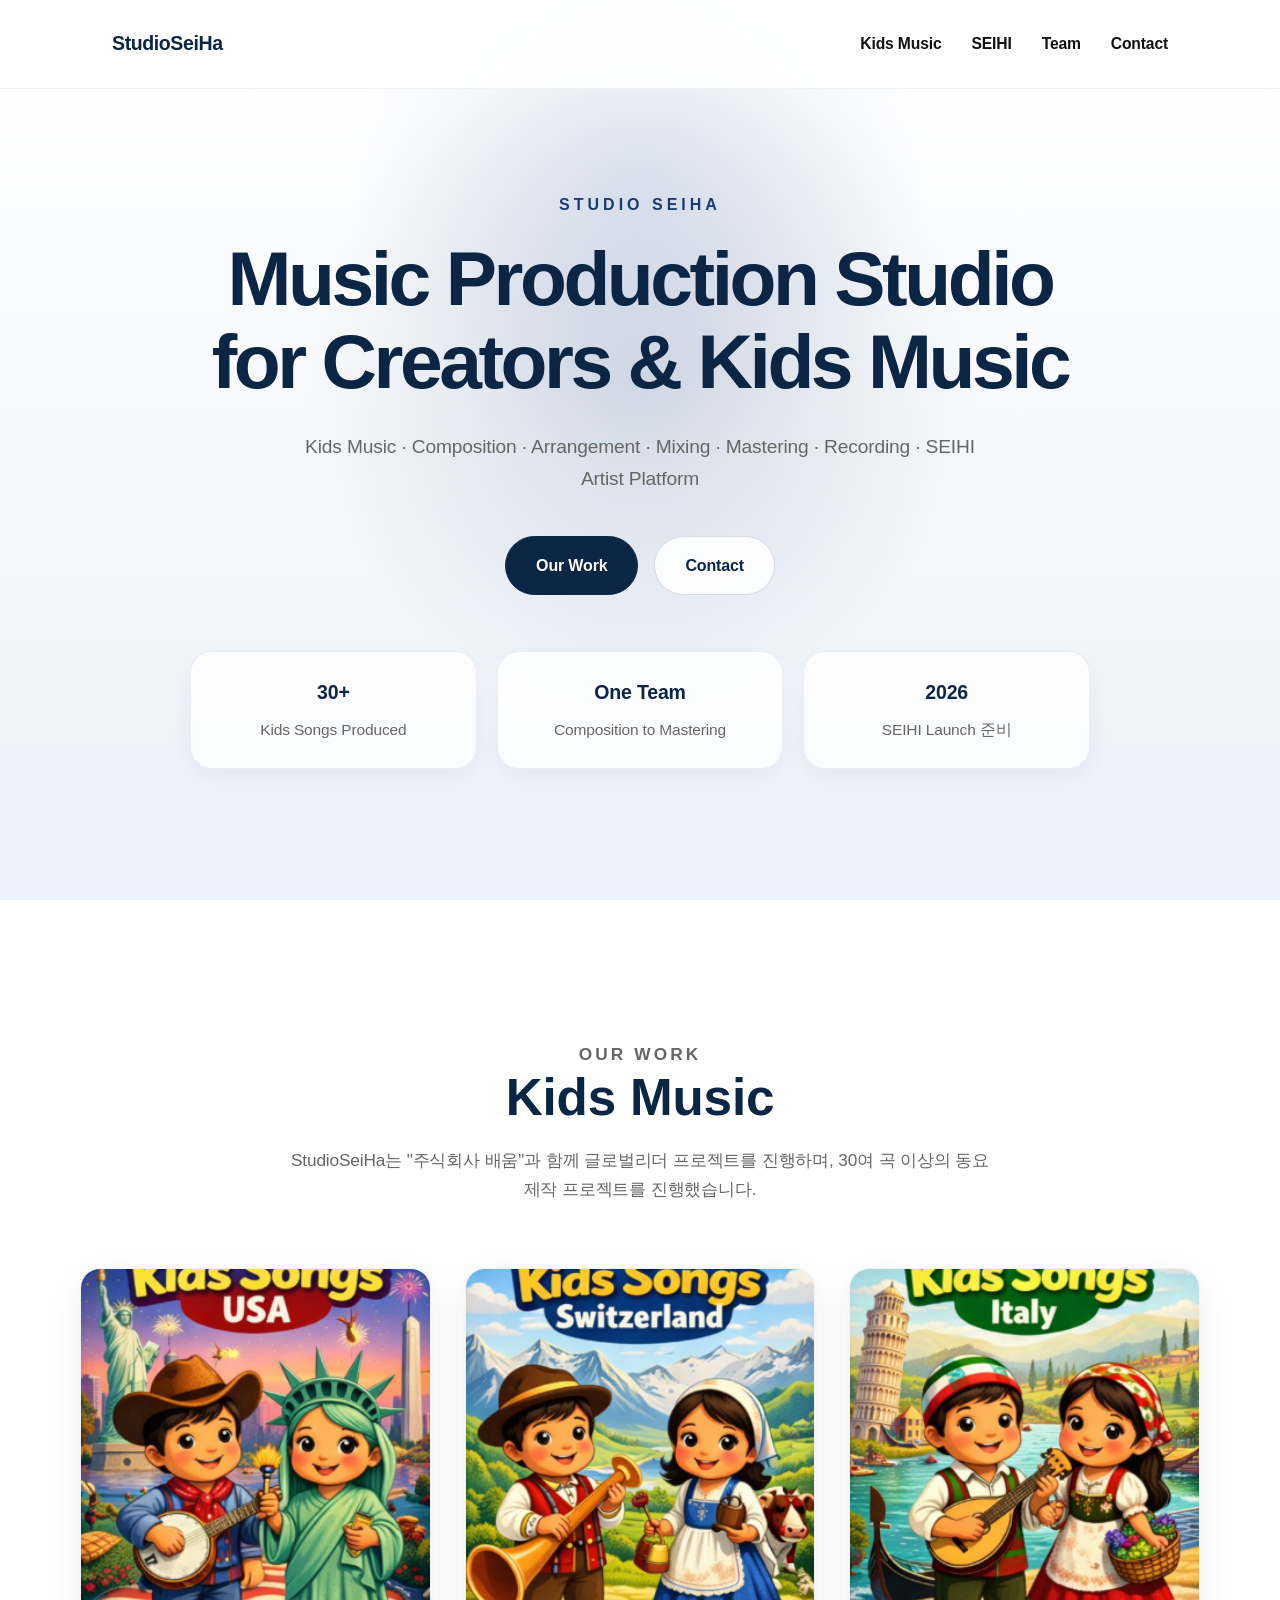
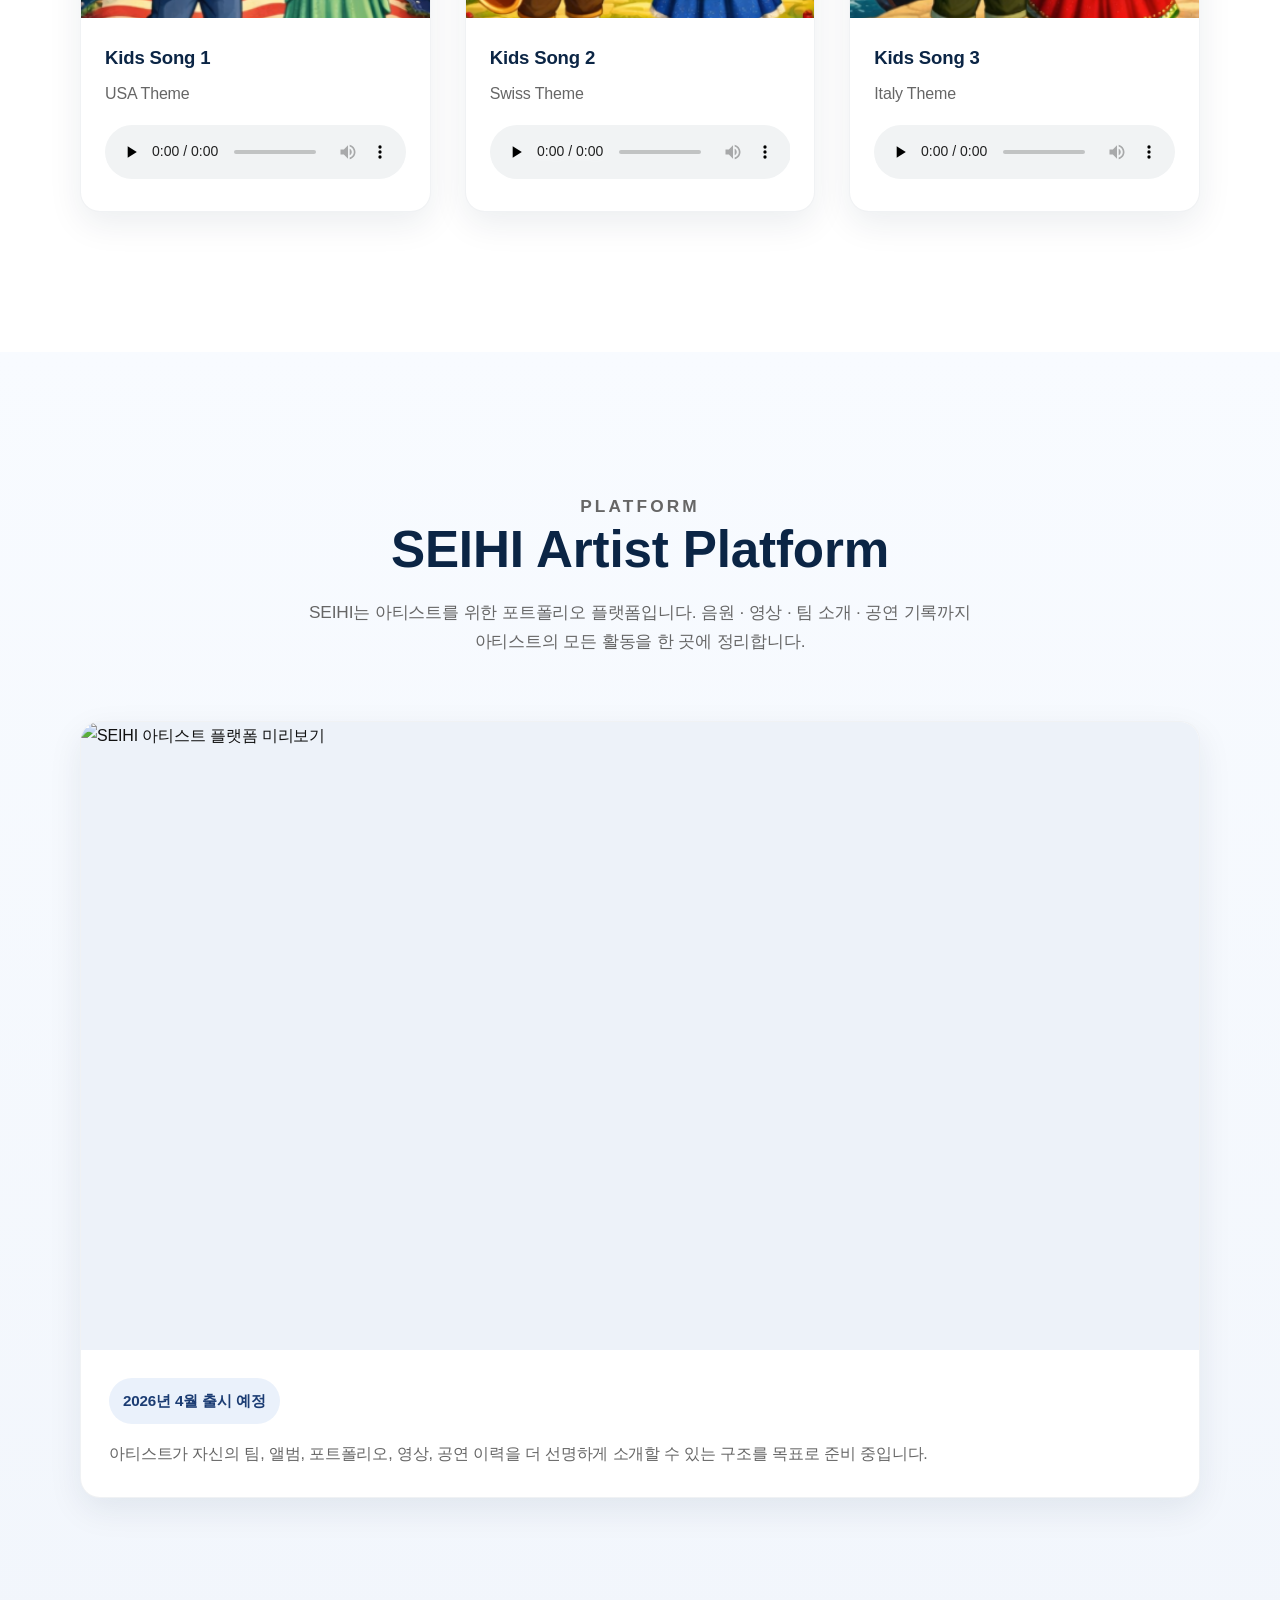
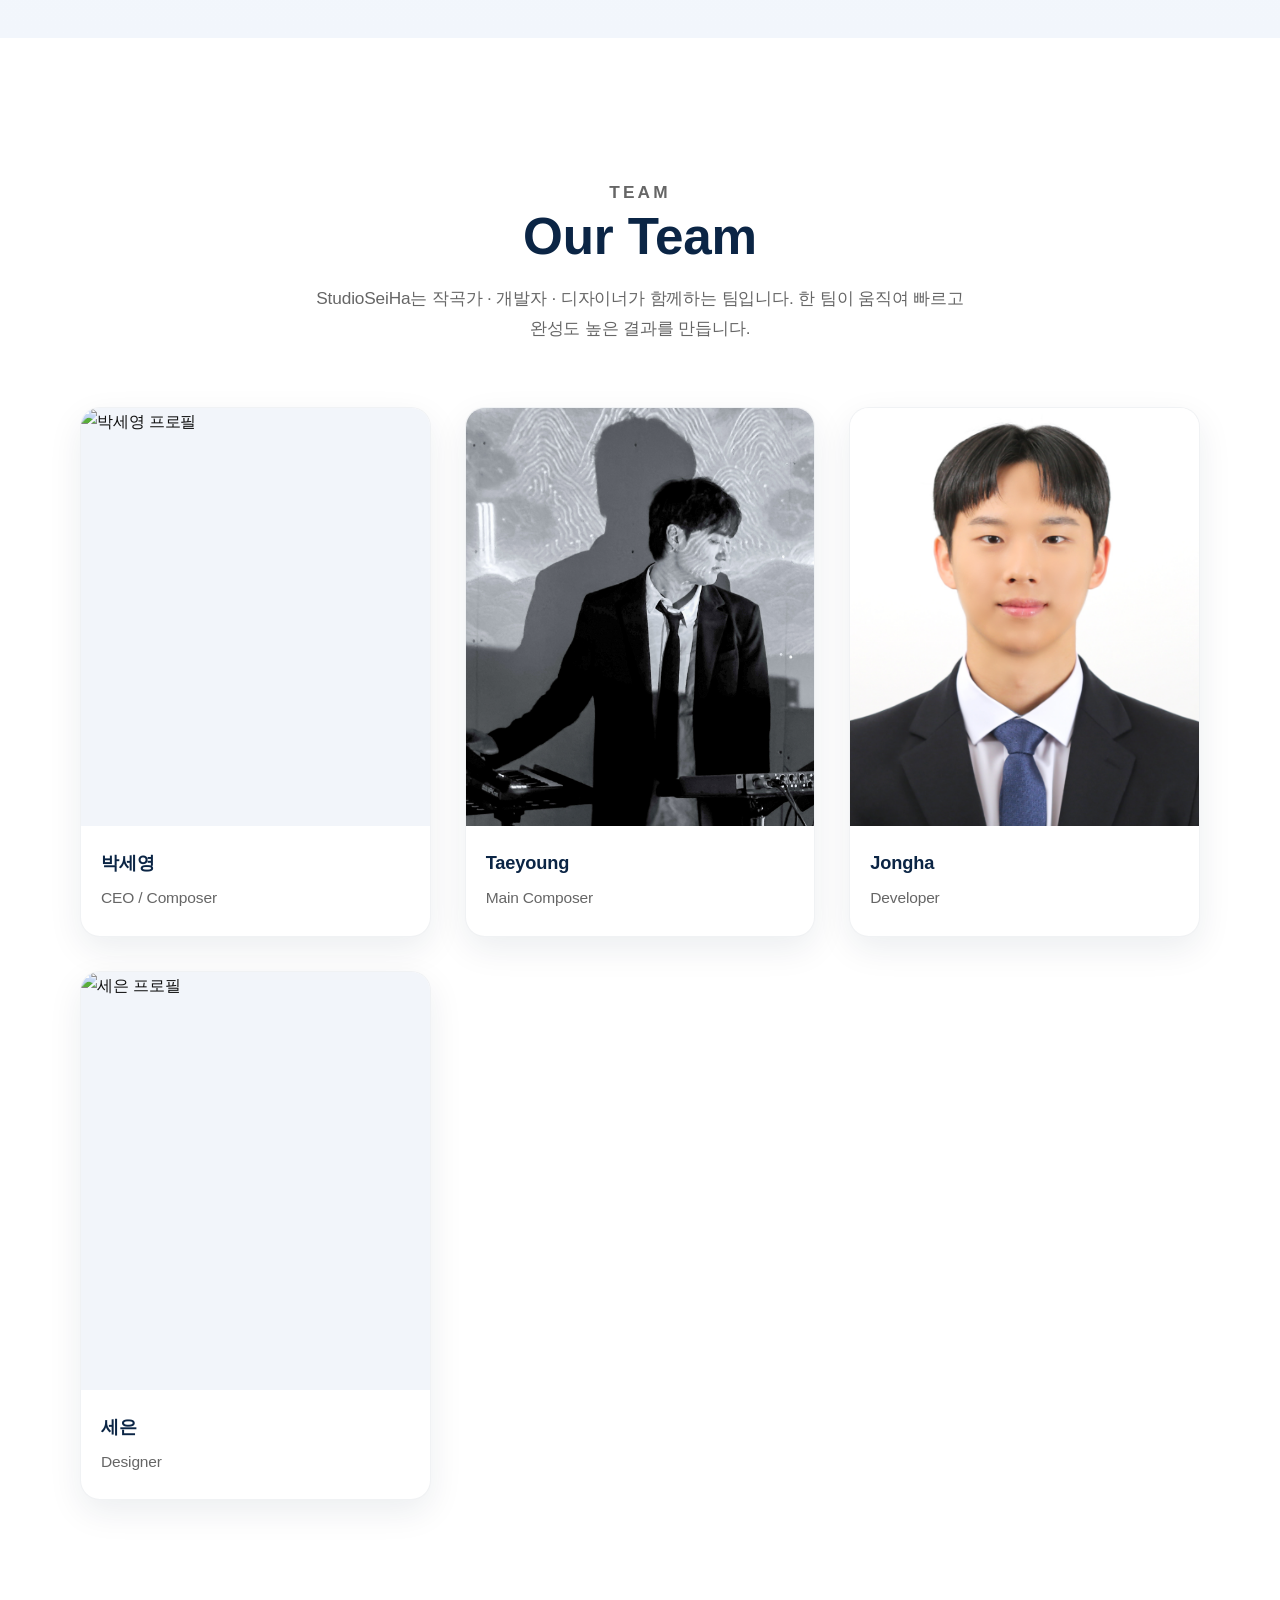
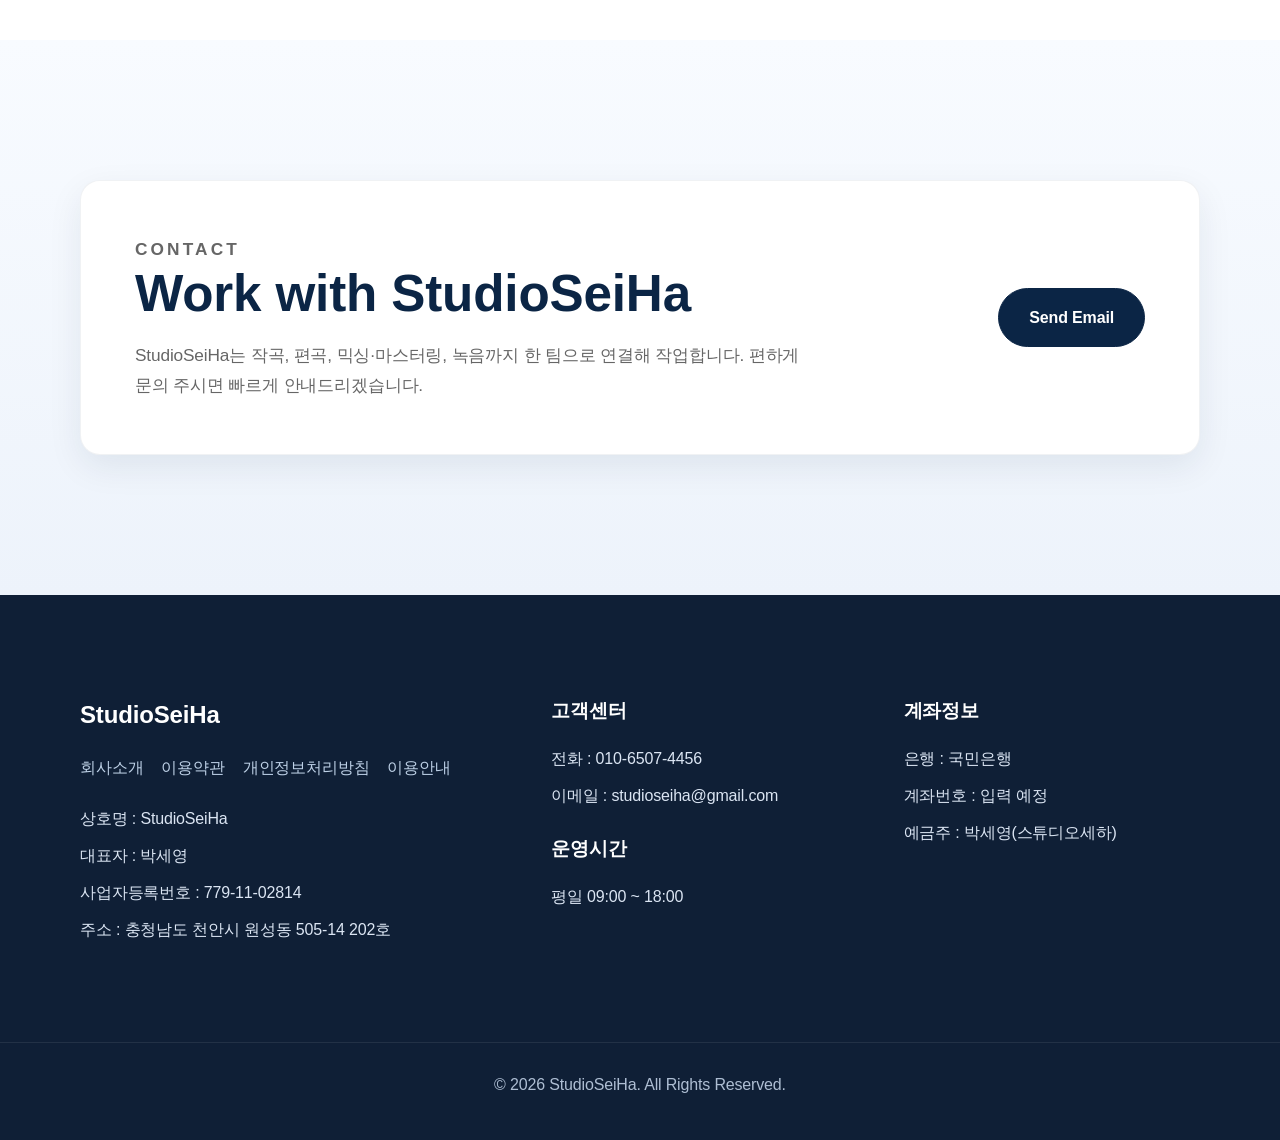
==== commit 5da2178d: "이것저것" ====
--- a/index.html
+++ b/index.html
@@ -164,118 +164,78 @@
         </div>
 
       <div class="team-grid">
-  <article
-    class="team-card card"
-    data-name="박세영"
-    data-role="CEO / Composer"
-    data-desc="StudioSeiHa 대표 및 메인 작곡가로, 프로젝트의 전체 방향성과 음악 제작을 이끌고 있습니다."
-    data-summary="동요, 브랜드 음악, 아티스트 프로젝트까지 전반적인 작곡 및 프로듀싱을 담당합니다."
-    data-career="StudioSeiHa 대표|동요 제작 프로젝트 30곡 이상 진행|작곡 · 편곡 · 디렉팅 총괄|SEIHI 플랫폼 기획 및 운영"
-    data-tags="Composition,Arrangement,Producing,Direction"
-    data-img="images/team1.jpg"
-  >
-    <img src="images/team1.jpg" alt="박세영 프로필" />
-    <div class="team-card-body">
-      <h3>박세영</h3>
-      <p>Founder / Composer</p>
-    </div>
-  </article>
-
-  <article
-    class="team-card card"
-    data-name="Composer"
-    data-role="Composer"
-    data-desc="동요 및 다양한 음악 프로젝트에 참여하는 작곡 파트 멤버입니다."
-    data-summary="멜로디 메이킹과 곡 전개 구성을 중심으로 프로젝트에 참여합니다."
-    data-career="동요 프로젝트 다수 참여|멜로디 작곡 및 테마 구상 담당|키즈 콘텐츠 음악 제작 참여"
-    data-tags="Melody,Kids Music,Theme Writing"
-    data-img="images/team1.jpg"
-
-     data-instagram="https://instagram.com/"
-    data-soundcloud="https://soundcloud.com/"
-    data-linktree="https://linktr.ee/"
-    data-github="https://github.com/"
-    data-youtube="https://youtube.com/"
-  >
-    <img src="images/team1.jpg" alt="작곡가 프로필" />
-    <div class="team-card-body">
-      <h3>Composer</h3>
-      <p>Music Production</p>
-    </div>
-  </article>
-
-  <article
-    class="team-card card"
-    data-name="Ham Taeyoung"
-    data-role="Main Composer"
-    data-desc="메인 작곡 파트로 참여하며 프로젝트의 핵심 멜로디와 음악 구성을 담당합니다."
-    data-summary="음악의 중심 아이디어를 설계하고 프로젝트 전체의 완성도를 끌어올립니다."
-    data-career="메인 작곡 파트 담당|프로젝트 핵심 멜로디 개발|다양한 장르 작곡 경험 보유"
-    data-tags="Main Theme,Songwriting,Production"
-    data-img="images/team/Taeyoung.jpg"
-
-    data-instagram="https://buly.kr/CslJ65A"
-    data-soundcloud="https://on.soundcloud.com/W67NYc6b3YjrEYohmE"
-    data-linktree="https://linktr.ee/eeumsound"
-  >
-    <img src="images/team/Taeyoung.jpg" alt="Taeyoung 프로필" />
-    <div class="team-card-body">
-      <h3>Taeyoung</h3>
-      <p>Main Composer</p>
-    </div>
-  </article>
-
-  <article
-    class="team-card card"
-    data-name="Sub Composer"
-    data-role="Sub Composer"
-    data-desc="편곡 및 서브 작곡 업무를 함께 진행하며 프로젝트 완성도를 높입니다."
-    data-summary="서브 멜로디, 편곡 보완, 악기 구성과 텍스처를 세밀하게 다듬습니다."
-    data-career="서브 작곡 및 편곡 지원|프로젝트 사운드 보완|곡 구조 및 전개 정리"
-    data-tags="Arrangement,Support Writing,Texture"
-    data-img="images/team3.jpg"
-  >
-    <img src="images/team3.jpg" alt="서브 작곡가 프로필" />
-    <div class="team-card-body">
-      <h3>Sub Composer</h3>
-      <p>Arrangement / Support</p>
-    </div>
-  </article>
-
-  <article
-    class="team-card card"
-    data-name="Developer"
-    data-role="Frontend / Backend Developer"
-    data-desc="StudioSeiHa 및 SEIHI 플랫폼의 웹 구조 설계와 개발을 담당합니다."
-    data-summary="브랜드 사이트와 플랫폼 서비스의 구조 설계, 개발, 유지보수를 담당합니다."
-    data-career="StudioSeiHa 웹사이트 개발|SEIHI 플랫폼 프론트/백엔드 설계|UI 구현 및 기능 개발"
-    data-tags="Frontend,Backend,UI Development"
-    data-img="images/team4.jpg"
-  >
-    <img src="images/team4.jpg" alt="개발자 프로필" />
-    <div class="team-card-body">
-      <h3>Developer</h3>
-      <p>Frontend / Backend</p>
-    </div>
-  </article>
-
-  <article
-    class="team-card card"
-    data-name="Jongha"
-    data-role="Designer"
-    data-desc="브랜드 비주얼과 플랫폼 UI/UX 방향을 담당하는 디자이너입니다."
-    data-summary="StudioSeiHa와 SEIHI의 브랜드 이미지와 사용자 경험 전반을 설계합니다."
-    data-career="브랜드 비주얼 방향 설계|UI/UX 디자인 담당|플랫폼 상세 화면 디자인"
-    data-tags="Branding,UI,UX,Visual Design"
-    data-img="images/team/Jongha.jpeg"
-  >
-    <img src="images/team/Jongha.jpeg" alt="Jongha 프로필" />
-    <div class="team-card-body">
-      <h3>Jongha</h3>
-      <p>Designer</p>
-    </div>
-  </article>
-</div>
+        <article
+          class="team-card card"
+          data-name="박세영"
+          data-role="CEO / Composer"
+          data-desc="StudioSeiHa 대표 및 메인 작곡가로, 프로젝트의 전체 방향성과 음악 제작을 이끌고 있습니다."
+          data-summary="동요, 브랜드 음악, 아티스트 프로젝트까지 전반적인 작곡 및 프로듀싱을 담당합니다."
+          data-career="StudioSeiHa 대표|동요 제작 프로젝트 30곡 이상 진행|작곡 · 편곡 · 디렉팅 총괄|SEIHI 플랫폼 기획 및 운영"
+          data-tags="Composition,Arrangement,Producing,Direction"
+          data-img=""
+        >
+          <img src="" alt="박세영 프로필" />
+          <div class="team-card-body">
+            <h3>박세영</h3>
+            <p>CEO / Composer</p>
+          </div>
+        </article>
+
+        <article
+          class="team-card card"
+          data-name="Ham Taeyoung"
+          data-role="Main Composer"
+          data-desc="메인 작곡 파트로 참여하며 프로젝트의 핵심 멜로디와 음악 구성을 담당합니다."
+          data-summary="음악의 중심 아이디어를 설계하고 프로젝트 전체의 완성도를 끌어올립니다."
+          data-career="메인 작곡 파트 담당|프로젝트 핵심 멜로디 개발|다양한 장르 작곡 경험 보유"
+          data-tags="Main Theme,Songwriting,Production"
+          data-img="images/team/Taeyoung.jpg"
+          data-instagram="https://buly.kr/CslJ65A"
+          data-soundcloud="https://on.soundcloud.com/W67NYc6b3YjrEYohmE"
+          data-linktree="https://linktr.ee/eeumsound"
+        >
+          <img src="images/team/Taeyoung.jpg" alt="Taeyoung 프로필" />
+          <div class="team-card-body">
+            <h3>Taeyoung</h3>
+            <p>Main Composer</p>
+          </div>
+        </article>
+
+        <article
+          class="team-card card"
+          data-name="Jongha"
+          data-role="Frontend / Backend Developer"
+          data-desc="StudioSeiHa 및 SEIHI 플랫폼의 웹 구조 설계와 개발을 담당합니다."
+          data-summary="브랜드 사이트와 플랫폼 서비스의 구조 설계, 개발, 유지보수를 담당합니다."
+          data-career="StudioSeiHa 웹사이트 개발|SEIHI 플랫폼 프론트/백엔드 설계|UI 구현 및 기능 개발"
+          data-tags="Frontend,Backend,UI Development"
+          data-img="images/team/Jongha.jpeg"
+          data-github="https://bell-ha.github.io/"
+        >
+          <img src="images/team/Jongha.jpeg" alt="Jongha 프로필" />
+          <div class="team-card-body">
+            <h3>Jongha</h3>
+            <p>Developer</p>
+          </div>
+        </article>
+
+        <article
+          class="team-card card"
+          data-name="세은"
+          data-role="Designer"
+          data-desc="브랜드 비주얼과 플랫폼 UI/UX 방향을 담당하는 디자이너입니다."
+          data-summary="StudioSeiHa와 SEIHI의 브랜드 이미지와 사용자 경험 전반을 설계합니다."
+          data-career="브랜드 비주얼 방향 설계|UI/UX 디자인 담당|플랫폼 상세 화면 디자인"
+          data-tags="Branding,UI,UX,Visual Design"
+          data-img=""
+        >
+          <img src="" alt="세은 프로필" />
+          <div class="team-card-body">
+            <h3>세은</h3>
+            <p>Designer</p>
+          </div>
+        </article>
+      </div>
       </div>
     </section>
 
@@ -371,7 +331,6 @@
         <p id="modalSummary" class="modal-summary"></p>
 
         <div class="modal-section">
-      <div class="modal-section">
   <h3>Links</h3>
 
   <div class="modal-social">
--- a/css/components.css
+++ b/css/components.css
@@ -133,6 +133,29 @@
 .team-card{
   overflow:hidden;
   cursor:pointer;
+  position:relative;
+}
+
+.team-card::after{
+  content:"View Profile";
+  position:absolute;
+  left:20px;
+  bottom:20px;
+  padding:10px 14px;
+  border-radius:999px;
+  background:rgba(11,37,69,0.82);
+  color:#fff;
+  font-size:0.82rem;
+  font-weight:700;
+  letter-spacing:0.04em;
+  opacity:0;
+  transform:translateY(10px);
+  transition:opacity 0.28s ease, transform 0.28s ease;
+}
+
+.team-card:hover::after{
+  opacity:1;
+  transform:translateY(0);
 }
 
 .team-card img{
@@ -140,6 +163,11 @@
   aspect-ratio:4 / 4.8;
   object-fit:cover;
   background:#f2f5fa;
+  transition:transform 0.5s ease;
+}
+
+.team-card:hover img{
+  transform:scale(1.04);
 }
 
 .team-card-body{
@@ -488,51 +516,8 @@
     padding:20px;
   }
 
-.team-card{
-  overflow:hidden;
-  cursor:pointer;
-  position:relative;
-}
-
-.team-card::after{
-  content:"View Profile";
-  position:absolute;
-  left:20px;
-  bottom:20px;
-  padding:10px 14px;
-  border-radius:999px;
-  background:rgba(11,37,69,0.82);
-  color:#fff;
-  font-size:0.82rem;
-  font-weight:700;
-  letter-spacing:0.04em;
-  opacity:0;
-  transform:translateY(10px);
-  transition:opacity 0.28s ease, transform 0.28s ease;
-}
-
-.team-card:hover::after{
-  opacity:1;
-  transform:translateY(0);
-}
-
-.team-card img{
-  transition:transform 0.5s ease;
-}
-
-.team-card:hover img{
-  transform:scale(1.04);
-}
   .modal-content{
     grid-template-columns:1fr;
-  }
-
-  .modal-image img{
-    aspect-ratio:4 / 3;
-  }
-
-  .modal-info{
-    padding:30px 22px 28px;
   }
 }
 
